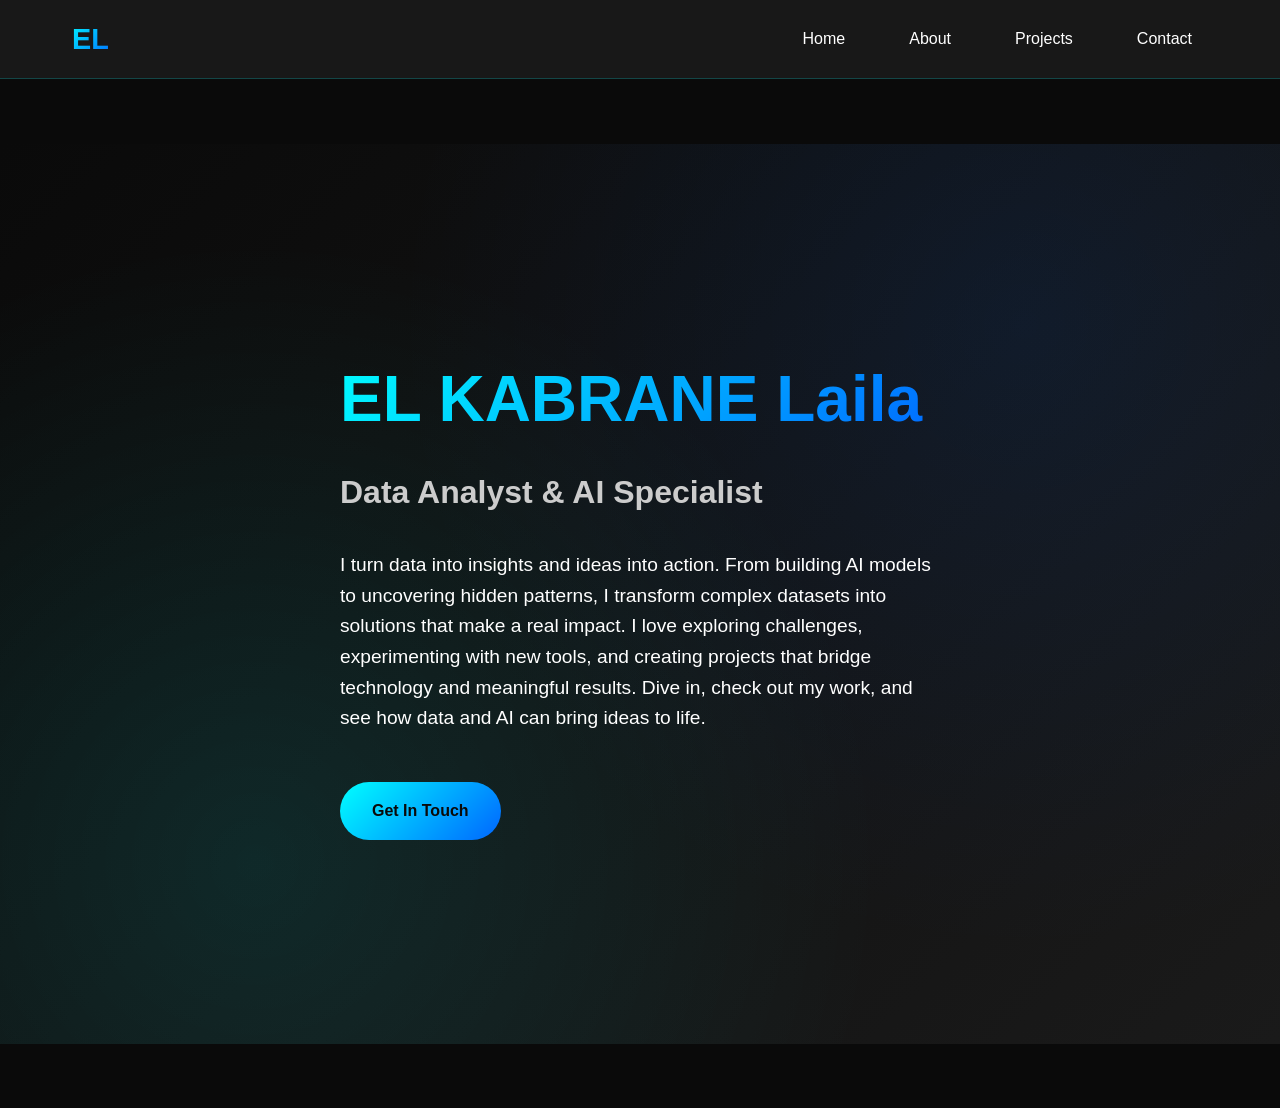
==== index.html @ 71857cbd "Initial portfolio deployment" ====
<!DOCTYPE html>
<html lang="en">
<head>
  <meta charset="UTF-8" />
  <meta name="viewport" content="width=device-width, initial-scale=1.0" />
  <title>EL KABRANE Laila- Portfolio</title>
     <style>
    /* Modal styles */
    .modal {
      display: none;
      position: fixed;
      z-index: 1000;
      left: 0;
      top: 0;
      width: 100%;
      height: 100%;
      overflow: auto;
      background-color: rgba(0, 0, 0, 0.9);
    }
    
    .modal-content {
      background-color: #1a1a2e;
      margin: 2% auto;
      padding: 2.5rem;
      border-radius: 12px;
      max-width: 1200px;
      width: 90%;
      position: relative;
      box-shadow: 0 8px 32px rgba(0, 0, 0, 0.4);
      color: #e6e6e6;
      max-height: 90vh;
      overflow-y: auto;
    }
    
    .close-modal {
      position: absolute;
      top: 1.2rem;
      right: 1.8rem;
      font-size: 2.5rem;
      font-weight: bold;
      color: #ccc;
      cursor: pointer;
      transition: color 0.3s;
      z-index: 1001;
    }
    
    .close-modal:hover {
      color: var(--accent-cyan);
    }
    
    .project-screenshots {
      display: grid;
      grid-template-columns: repeat(auto-fit, minmax(300px, 1fr));
      gap: 1.5rem;
      margin: 2rem 0;
    }
    
    .screenshot {
      border-radius: 8px;
      overflow: hidden;
      box-shadow: 0 6px 16px rgba(0, 0, 0, 0.3);
      cursor: pointer;
      transition: transform 0.3s, box-shadow 0.3s;
    }
    
    .screenshot:hover {
      transform: translateY(-5px);
      box-shadow: 0 12px 20px rgba(0, 0, 0, 0.4);
    }
    
    .screenshot img {
      width: 100%;
      height: 200px;
      object-fit: cover;
      display: block;
    }
    
    .screenshot p {
      padding: 1rem;
      background: #16213e;
      margin: 0;
      font-size: 0.9rem;
      text-align: center;
    }
    
    .project-details {
      margin-top: 2.5rem;
    }
    
    .feature-list {
      margin: 1.5rem 0;
      padding-left: 1.8rem;
      columns: 2;
      column-gap: 2rem;
    }
    
    .feature-list li {
      margin-bottom: 0.8rem;
      break-inside: avoid;
    }
    
    h2 {
      color: var(--reddit-blue);
      font-size: 2.2rem;
      margin-bottom: 0.5rem;
    }
    
    h3 {
      color: var(--reddit-blue);
      margin-top: 2rem;
      font-size: 1.5rem;
      
      padding-bottom: 0.5rem;
    }
    
    /* Lightbox styles */
    .lightbox {
      display: none;
      position: fixed;
      z-index: 2000;
      left: 0;
      top: 0;
      width: 100%;
      height: 100%;
      background-color: rgba(0, 0, 0, 0.95);
      text-align: center;
    }
    
    .lightbox-content {
      max-width: 90%;
      max-height: 80%;
      margin: 5% auto;
      display: block;
      border-radius: 8px;
      box-shadow: 0 0 25px rgba(0, 200, 200, 0.3);
    }
    
    .close-lightbox {
      position: absolute;
      top: 20px;
      right: 30px;
      color: #f1f1f1;
      font-size: 40px;
      font-weight: bold;
      cursor: pointer;
      transition: color 0.3s;
    }
    
    .close-lightbox:hover {
      color: var(--accent-cyan);
    }
    
    .lightbox-caption {
      color: #fff;
      font-size: 1.2rem;
      margin-top: 1rem;
    }
    
    /* Tech tags in modal */
    .modal-tech-tags {
      display: flex;
      flex-wrap: wrap;
      gap: 0.8rem;
      margin: 1.5rem 0;
    }
    
    .modal-tech-tag {
      background: linear-gradient(135deg, var(--accent-purple), var(--accent-cyan));
      color: white;
      padding: 0.5rem 1rem;
      border-radius: 20px;
      font-size: 0.9rem;
      font-weight: 600;
    }
    
    /* Responsive adjustments */
    @media (max-width: 768px) {
      .modal-content {
        padding: 1.5rem;
        width: 95%;
      }
      
      .project-screenshots {
        
        
  grid-template-columns: 1fr;
  
      }
      
      .feature-list {
        columns: 1;
      }
      
      .lightbox-content {
        max-width: 95%;
        max-height: 70%;
      }
    }
  </style>
  <link rel="stylesheet" href="style1.css" />
</head>

<body>
  <!-- Navigation -->
<nav class="navbar">
  <div class="nav-container">
    <div class="logo">EL</div>
    <div class="nav-right">
      <ul class="nav-menu">
        <li><a href="#home" class="nav-link" onclick="showPage('home')" data-key="nav.home">Home</a></li>
        <li><a href="#about" class="nav-link" onclick="showPage('about')" data-key="nav.about">About</a></li>
        <li class="dropdown">
          <a class="nav-link" data-key="nav.projects">Projects</a>
          <ul class="dropdown-content">
            <li><a href="#university" onclick="showPage('university')" data-key="nav.university">University</a></li>
            <li><a href="#personal" onclick="showPage('personal')" data-key="nav.personal">Personal</a></li>
            <li><a href="#work" onclick="showPage('work')" data-key="nav.work">Work</a></li>
          </ul>
        </li>
        <li><a href="#contact" class="nav-link" onclick="showPage('contact')" data-key="nav.contact">Contact</a></li>
      </ul>
      <!-- <div class="language-selector">
        <button class="lang-btn active" onclick="setLanguage('en')" id="lang-en">EN</button>
        <button class="lang-btn" onclick="setLanguage('fr')" id="lang-fr">FR</button>
      </div> -->
    </div>
  </div>
</nav>

  <!-- Main Content -->
  <main class="main-content">
    <div id="home" class="page active">
      <section class="hero">
        <div class="container">
          <div class="hero-content">
            <h1>EL KABRANE Laila</h1>
            <h2 data-key="hero.title">Data Analyst & AI Specialist</h2>
<p data-key="hero.description">
I turn data into insights and ideas into action. From building AI models to uncovering hidden patterns, I transform complex datasets into solutions that make a real impact. I love exploring challenges, experimenting with new tools, and creating projects that bridge technology and meaningful results. Dive in, check out my work, and see how data and AI can bring ideas to life.
</p>
            <a href="#contact" class="cta-button" onclick="showPage('contact')" data-key="hero.cta">Get In Touch</a>
          </div>
        </div>
      </section>
    </div>

   <!-- About Page -->
<div id="about" class="page">
  <section class="section">
    <div class="container">
      <h2 class="section-title" data-key="about.title">About Me</h2>
      <p class="section-subtitle" data-key="about.subtitle">Turning data, AI, and code into impactful solutions</p>
      
      <div class="about-grid">
        <div class="about-text">
          <h3 data-key="about.story.title">My Story</h3>
          <p data-key="about.story.text1">I’m a Master’s student specializing in Data Analytics and Artificial Intelligence at Ibn Zohr University. Over the years, I’ve explored software development, web technologies, and AI, building projects that range from real-time object detection and AI painting systems to data-driven energy forecasts and cybersecurity platforms.</p>
          
          <p data-key="about.story.text2">I’m passionate about transforming raw data into meaningful insights and creating solutions that combine technical depth with practical impact. Every project I tackle is a chance to innovate and learn.</p>
        </div>
        
        <div class="about-text">
          <h3 data-key="about.what.title">What I Do</h3>
          <p data-key="about.what.text1">I specialize in AI/ML, data analytics, and full-stack development. I work with Python, Java, JavaScript, and modern web frameworks to design interactive applications, analyze complex datasets, and deploy scalable solutions.</p>
          
          <p data-key="about.what.text2">Beyond coding, I enjoy experimenting with emerging technologies, creating innovative projects, and contributing to the tech community by sharing knowledge and ideas.</p>
        </div>
      </div>

      <div class="skills-grid">
        <div class="skill-card">
          <h4 data-key="skills.frontend.title">Frontend Development</h4>
          <p data-key="skills.frontend.tech">HTML, CSS, JavaScript, React, Tailwind, Streamlit, Pygame</p>
        </div>
        
        <div class="skill-card">
          <h4 data-key="skills.backend.title">Backend & Databases</h4>
          <p data-key="skills.backend.tech">Python, Java, PHP, MySQL, PostgreSQL, SQLite, Supabase</p>
        </div>
        
        <div class="skill-card">
          <h4 data-key="skills.cloud.title">Cloud & Deployment</h4>
          <p data-key="skills.cloud.tech">Docker, Cloudflare Workers, Firebase, Hugging Face Spaces, Serverless Architecture</p>
        </div>
        
        <div class="skill-card">
          <h4 data-key="skills.emerging.title">AI & Data Analytics</h4>
          <p data-key="skills.emerging.tech">Machine Learning, Deep Learning, NLP, Computer Vision, Time Series Forecasting, Data Visualization (Matplotlib, Seaborn, Altair)</p>
        </div>
      </div>
    </div>
  </section>
</div>


    <!-- University Projects Page -->
    <div id="university" class="page">
      <section class="section">
        <div class="container">
          <h2 class="section-title" data-key="university.title">University Projects</h2>
          <p class="section-subtitle" data-key="university.subtitle">Academic excellence meets practical application</p>
          
          <div class="projects-grid">
            <div class="project-card">
              <div class="project-image">
                <img src="projects/cyberMentor/images/logo.png" alt="Project Image" />
              </div>
              <div class="project-content">
                <h3 class="project-title" data-key="university.project1.title">CyberMentor – AI-Powered Cyber Attack Analysis & Defense Assistant</h3>
                <p class="project-description" data-key="university.project1.description">CyberMentor is an AI-powered system designed to detect and classify cyber attacks
  and provide automated defense recommendations. The project uses NLP and large
  language models to analyze security-related data and assist in improving
  cybersecurity decision-making.</p>
                <div class="project-tech">
                 <span class="tech-tag">Python</span>
                 <span class="tech-tag">NLP</span>
                 <span class="tech-tag">LLM</span>
                 <span class="tech-tag">RAG</span>
                 <span class="tech-tag">Cybersecurity</span>
                 <span class="tech-tag">Machine Learning</span>
                 <span class="tech-tag">Vector Database</span>
                </div>
                <div class="project-links">
                  
                  <a href="#"
   class="project-link"
   onclick="openProject('projects/cyberMentor/details.html'); return false;">
   View Details →
</a>
                </div>
              </div>
            </div>
            
            <div class="project-card">
              <div class="project-image">
                <img src="projects/elect/images/logo.png" alt="Project Image" />
              </div>
              <div class="project-content">
                <h3 class="project-title" data-key="university.project2.title"> PredictEnergy-MA – Electricity Consumption Forecasting in Morocco</h3>
                <p class="project-description" data-key="university.project2.description">PredictEnergy-MA is a Big Data and AI project focused on forecasting electricity
    consumption in Morocco using historical energy and climate data processed through
    a Hadoop-based data pipeline.</p>
                <div class="project-tech">
    <span class="tech-tag">Python</span>
    <span class="tech-tag">Hadoop</span>
    <span class="tech-tag">HDFS</span>
    <span class="tech-tag">ETL</span>
    <span class="tech-tag">PySpark</span>
    <span class="tech-tag">Big Data</span>
    <span class="tech-tag">AI</span>
  </div>

                <div class="project-links">
                  
                  <a href="#"
   class="project-link"
   onclick="openProject('projects/elect/detaiils.html'); return false;">
   View Details →
</a>
                </div>
              </div>
            </div>
            
            <div class="project-card">
              <div class="project-image">
                <img src="projects/esp/images/logo.png" alt="Project Image" />
              </div>
              <div class="project-content">
                <h3 class="project-title" data-key="university.project3.title">IoT Home Security System</h3>
                <p class="project-description" data-key="university.project3.description">A smart home security system combining IoT sensors with a serverless cloud
    backend. The system monitors environmental hazards, controls access securely,
    and provides a real-time admin dashboard for monitoring and alerts.</p>
                <div class="project-tech">
    <span class="tech-tag">ESP32</span>
    <span class="tech-tag">IoT</span>
    <span class="tech-tag">Cloud</span>
    <span class="tech-tag">Cloudflare Workers</span>
    <span class="tech-tag">Supabase</span>
    <span class="tech-tag">Firebase</span>
    <span class="tech-tag">React.js</span>
    <span class="tech-tag">Tailwind CSS</span>
  </div>

                <div class="project-links">
                  
                  <a href="#"
   class="project-link"
   onclick="openProject('projects/esp/details.html'); return false;">
   View Details →
</a>
                </div>
              </div>
            </div>
            <div class="project-card">
              <div class="project-image">
                <img src="projects/paint/images/logo.png" alt="Project Image" />
              </div>

<div class="project-content">
  <h3 class="project-title">
    AI Painter – Gesture-Based Virtual Painting
  </h3>

  <p class="project-description">
    AI Painter is an interactive virtual painting system that allows users to draw
    on a digital canvas using hand gestures. Leveraging computer vision with
    OpenCV and MediaPipe, the system tracks hand movements in real time, supports
    tool selection via gestures, and enables an intuitive, hands-free creative experience.
  </p>

  <div class="project-tech">
    <span class="tech-tag">Python</span>
    <span class="tech-tag">OpenCV</span>
    <span class="tech-tag">MediaPipe</span>
    <span class="tech-tag">Computer Vision</span>
    <span class="tech-tag">Gesture Recognition</span>
  </div>

  <div class="project-links">
    
     <a href="#"
   class="project-link"
   onclick="openProject('projects/paint/details.html'); return false;">
   View Details →
</a>
  </div>
</div>
</div>

          </div>
        </div>
      </section>
    </div>

    <!-- Personal Projects Page -->
    <div id="personal" class="page">
      <section class="section">
        <div class="container">
          <h2 class="section-title" data-key="personal.title">Personal Projects</h2>
          <p class="section-subtitle" data-key="personal.subtitle">Passion projects that showcase creativity and innovation</p>
          
          <div class="projects-grid">
            <!-- Reddit Sentiment Intelligence Platform -->
            <div class="project-card">
              <div class="project-image">
                <img src="projects/reddit-sentiment/images/logo1.png" alt="Project Image" />
              </div>
              <div class="project-content">
                <h3 class="project-title">Reddit Sentiment Intelligence</h3>
                <p class="project-description">A comprehensive platform for analyzing sentiment trends across Reddit communities, tracking public opinion on various topics in real-time.</p>
                <div class="project-tech">
                  <span class="tech-tag">Python</span>
                  <span class="tech-tag">NLP</span>
                  <span class="tech-tag">Reddit API</span>
                  <span class="tech-tag">Data Visualization</span>
                </div>
                <div class="project-links">
                  <a href="#"
   class="project-link"
   onclick="openProject('projects/reddit-sentiment/details.html'); return false;">
   View Details →
</a>

                  
                </div>
              </div>
            </div>
            
            
            
            
            
            
          </div>
        </div>
      </section>
    </div>

    <!-- Work Projects Page -->
    <div id="work" class="page">
      <section class="section">
        <div class="container">
          <h2 class="section-title" data-key="work.title">Work Projects</h2>
          <p class="section-subtitle" data-key="work.subtitle">Professional solutions delivering real business value</p>
          
          <div class="projects-grid">
            <div class="project-card">
             <div class="project-image">
                <img src="projects/linkedin/images/logo.png" alt="Project Image" />
              </div>

<div class="project-content">
  <h3 class="project-title">
    JobMarket – LinkedIn Professional Profiles Analysis
  </h3>

  <p class="project-description">
    JobMarket is a data engineering and analysis project focused on extracting trends
    and insights from professional profiles on LinkedIn in the maintenance and
    reliability sector. The system processes profile data, segments the market, and
    generates actionable insights using data analysis and machine learning techniques.
  </p>

  <div class="project-tech">
    <span class="tech-tag">Python</span>
    <span class="tech-tag">Data Engineering</span>
    <span class="tech-tag">Data Analysis</span>
    <span class="tech-tag">Machine Learning</span>
    <span class="tech-tag">Apify</span>
  </div>

  <div class="project-links">
    
    <a href="#"
   class="project-link"
   onclick="openProject('projects/linkedin/details1.html'); return false;">
   View Details →
</a>
  </div>
</div>

            </div>
            
            
            
            
          
          </div>
        </div>
      </section>
    </div>

    <!-- Contact Page -->
    <!-- Contact Page -->
<div id="contact" class="page">
  <section class="section">
    <div class="container">
      <h2 class="section-title" data-key="contact.title">Get In Touch</h2>
      <p class="section-subtitle" data-key="contact.subtitle">Let's connect and create something impactful</p>
      
      <div class="contact-grid">
        <div class="contact-info">
          <h3 style="color: var(--accent-cyan); margin-bottom: 2rem;" data-key="contact.info.title">Contact Information</h3>
          
          <div class="contact-item">
            <h4 data-key="contact.info.email">Email</h4>
            <p>lailaelkabrane@gmail.com</p>
          </div>
          
          <div class="contact-item">
            <h4 data-key="contact.info.phone">Phone</h4>
            <p>+212 6 15 99 72 91</p>
          </div>
          
          <div class="contact-item">
            <h4 data-key="contact.info.location">Location</h4>
            <p>Agadir, Morocco</p>
          </div>
          
          <div class="contact-item">
            <h4>LinkedIn</h4>
            <p>linkedin.com/in/lailaelkabrane</p>
          </div>
          
          <div class="contact-item">
            <h4>GitHub</h4>
            <p>github.com/lailaelkabrane</p>
          </div>
          
          <div class="contact-item">
            <h4 data-key="contact.info.response_time">Response Time</h4>
            <p data-key="contact.info.response_text">Usually within 24 hours</p>
          </div>
        </div>
        <div class="contact-placeholder">
  <p>          </p>
  <p>          </p>
  <p>          </p>
  <p>          </p>
  <p>          </p>
  <p>          </p>
  <img src="contact-us.webp" alt="Contact illustration" style="width:100%;max-width:800px;">
  <p class="section-subtitle" >    Feel free to reach out via email, LinkedIn, or GitHub!</p>
</div>

      </div>
    </div>
  </section>
</div>

  </main> 
  <div id="project-modal" class="modal">
  <div class="modal-content" id="modal-body">
    <span class="close-modal" onclick="closeModal('project-modal')">&times;</span>
    <!-- Project content will be injected here -->
  </div>
</div>

  <!-- Lightbox for images -->
  <div id="lightbox" class="lightbox">
    <span class="close-lightbox" onclick="closeLightbox()">&times;</span>
    <img class="lightbox-content" id="lightbox-img">
    <div id="lightbox-caption" class="lightbox-caption"></div>
  </div>
        
        
 

                       

  

    <script src="script.js"></script>
  

</body>
</html>
---- style1.css ----
* {
    margin: 0;
    padding: 0;
    box-sizing: border-box;
}

:root {
    --primary-black: #0a0a0a;
    --secondary-black: #1a1a1a;
    --accent-cyan: #00ffff;
    --accent-blue: #0066ff;
    --white: #ffffff;
    --gray-light: #cccccc;
    --gray-dark: #333333;
    --gradient-tech: linear-gradient(135deg, #00ffff 0%, #0066ff 100%);
    --gradient-dark: linear-gradient(135deg, #0a0a0a 0%, #1a1a1a 100%);
    --bg-dark: #0a0a0a;
    --bg-card: #111111;
    --text-primary: #ffffff;
    --text-secondary: #cccccc;
    --accent-purple: #8b5cf6;
    --accent-pink: #ec4899;
    --reddit-orange: #FF4500;
    --reddit-blue: #0079D3;
    --trend_color: #FFC107;

}
.project-image img {
  width: 100%;       /* makes image scale to card width */
  height: auto;      /* keeps aspect ratio */
  object-fit: cover; /* crops nicely if needed */
  border-radius: 10px; /* optional: rounded corners */
  max-width: 250px;  /* controls max width */
  margin: 0 auto;    /* centers image */
  display: block;
}

body {
    font-family: 'Segoe UI', Tahoma, Geneva, Verdana, sans-serif;
    background: var(--primary-black);
    color: var(--white);
    line-height: 1.6;
    overflow-x: hidden;
}

/* Navigation */
.navbar {
    position: fixed;
    top: 0;
    width: 100%;
    background: rgba(26, 26, 26, 0.95);
    backdrop-filter: blur(10px);
    z-index: 1000;
    padding: 1rem 0;
    border-bottom: 1px solid rgba(0, 255, 255, 0.2);
}

.nav-container {
    max-width: 1200px;
    margin: 0 auto;
    display: flex;
    justify-content: space-between;
    align-items: center;
    padding: 0 2rem;
}

.logo {
    font-size: 1.8rem;
    font-weight: bold;
    background: var(--gradient-tech);
    -webkit-background-clip: text;
    -webkit-text-fill-color: transparent;
    background-clip: text;
}

/* Create a flex container for nav-menu and language selector */
.nav-right {
    display: flex;
    align-items: center;
    gap: 2rem;
}

.nav-menu {
    display: flex;
    list-style: none;
    gap: 2rem;
    margin: 0;
}

.nav-menu li {
    position: relative;
}

.nav-link {
    color: var(--white);
    text-decoration: none;
    font-weight: 500;
    transition: all 0.3s ease;
    position: relative;
    padding: 0.5rem 1rem;
    display: block;
}

.nav-link:hover {
    color: var(--accent-cyan);
    transform: translateY(-2px);
}

.nav-link::after {
    content: '';
    position: absolute;
    bottom: -5px;
    left: 50%;
    width: 0;
    height: 2px;
    background: var(--gradient-tech);
    transition: all 0.3s ease;
    transform: translateX(-50%);
}

.nav-link:hover::after {
    width: 100%;
}

/* Language Selector */
.language-selector {
    display: flex;
    gap: 0.5rem;
    margin: 0;
}

.lang-btn {
    padding: 0.5rem 0.7rem;
    background: transparent;
    border: 1px solid var(--accent-cyan);
    color: var(--accent-cyan);
    border-radius: 20px;
    cursor: pointer;
    transition: all 0.3s ease;
    font-size: 0.9rem;
    min-width: auto;
    line-height: 1;
}

.lang-btn.active {
    background: var(--accent-cyan);
    color: var(--primary-black);
}

.lang-btn:hover {
    background: var(--accent-cyan);
    color: var(--primary-black);
}

/* Dropdown styling */
.dropdown {
    position: relative;
}

.dropdown-content {
    display: none;
    position: absolute;
    top: 100%;
    left: 0;
    background: linear-gradient(145deg, #2d3748, #4a5568);
    min-width: 200px;
    border-radius: 12px;
    box-shadow: 0 15px 35px rgba(0, 0, 0, 0.3), 0 5px 15px rgba(0, 0, 0, 0.2);
    z-index: 1000;
    list-style: none;
    padding: 8px 0;
    margin: 0;
    margin-top: 5px;
    opacity: 0;
    transform: translateY(-10px);
    transition: all 0.3s cubic-bezier(0.68, -0.55, 0.265, 1.55);
    border: 1px solid rgba(255, 255, 255, 0.1);
    backdrop-filter: blur(10px);
}

/* Add invisible bridge to prevent dropdown from disappearing */
.dropdown-content::after {
    content: '';
    position: absolute;
    top: -10px;
    left: 0;
    right: 0;
    height: 10px;
    background: transparent;
}

.dropdown-content::before {
    content: '';
    position: absolute;
    top: -8px;
    left: 20px;
    width: 0;
    height: 0;
    border-left: 8px solid transparent;
    border-right: 8px solid transparent;
    border-bottom: 8px solid #2d3748;
}

/* Remove underline for dropdown parent */
.dropdown > .nav-link::after {
    display: none !important;
}

.dropdown-content li {
    width: 100%;
    margin: 4px 0;
}

.dropdown-content a {
    color: #e2e8f0;
    padding: 12px 20px;
    text-decoration: none;
    display: block;
    transition: all 0.3s ease;
    border-radius: 8px;
    margin: 0 8px;
    position: relative;
    font-weight: 400;
    backdrop-filter: blur(5px);
}

.dropdown-content a::before {
    content: '';
    position: absolute;
    left: 0;
    top: 50%;
    transform: translateY(-50%);
    width: 3px;
    height: 0;
    background: linear-gradient(135deg, #667eea, #764ba2);
    border-radius: 2px;
    transition: height 0.3s ease;
}

.dropdown-content a:hover {
    background: linear-gradient(135deg, rgba(102, 126, 234, 0.2), rgba(118, 75, 162, 0.2));
    color: white;
    transform: translateX(8px);
    box-shadow: 0 5px 15px rgba(102, 126, 234, 0.3);
}

.dropdown-content a:hover::before {
    height: 20px;
}

/* Show dropdown on hover with animation */
.dropdown:hover .dropdown-content {
    display: block;
    opacity: 1;
    transform: translateY(0);
}

/* Main Content */
.main-content {
    margin-top: 80px;
    min-height: 100vh;
}

.page {
    display: none;
    padding: 4rem 0;
}

.page.active {
    display: block;
}

.container {
    max-width: 1200px;
    margin: 0 auto;
    padding: 0 2rem;
}

/* Hero Section */
.hero {
    background: var(--gradient-dark);
    min-height: 100vh;
    display: flex;
    align-items: center;
    position: relative;
    overflow: hidden;
}

.hero::before {
    content: '';
    position: absolute;
    top: 0;
    left: 0;
    right: 0;
    bottom: 0;
    background: 
        radial-gradient(circle at 20% 80%, rgba(0, 255, 255, 0.1) 0%, transparent 50%),
        radial-gradient(circle at 80% 20%, rgba(0, 102, 255, 0.1) 0%, transparent 50%);
    z-index: 1;
}

.hero-content {
    position: relative;
    z-index: 2;
}

.hero h1 {
    font-size: 4rem;
    margin-bottom: 1rem;
    background: var(--gradient-tech);
    -webkit-background-clip: text;
    -webkit-text-fill-color: transparent;
    background-clip: text;
    animation: fadeInUp 1s ease;
}

.hero h2 {
    font-size: 2rem;
    color: var(--gray-light);
    margin-bottom: 2rem;
    animation: fadeInUp 1s ease 0.2s both;
}

.hero p {
    font-size: 1.2rem;
    max-width: 600px;
    margin-bottom: 3rem;
    animation: fadeInUp 1s ease 0.4s both;
}

.cta-button {
    display: inline-block;
    background: var(--gradient-tech);
    color: var(--primary-black);
    padding: 1rem 2rem;
    text-decoration: none;
    font-weight: bold;
    border-radius: 50px;
    transition: all 0.3s ease;
    animation: fadeInUp 1s ease 0.6s both;
}

.cta-button:hover {
    transform: translateY(-3px);
    box-shadow: 0 10px 30px rgba(0, 255, 255, 0.3);
}

/* Section Styles */
.section {
    padding: 4rem 0;
}

.section-title {
    font-size: 3rem;
    margin-bottom: 3rem;
    text-align: center;
    background: var(--gradient-tech);
    -webkit-background-clip: text;
    -webkit-text-fill-color: transparent;
    background-clip: text;
}

.section-subtitle {
    font-size: 1.5rem;
    color: var(--gray-light);
    text-align: center;
    margin-bottom: 4rem;
}

/* About Section */
.about-grid {
    display: grid;
    grid-template-columns: 1fr 1fr;
    gap: 4rem;
    align-items: center;
    margin-bottom: 4rem;
}

.about-text {
    font-size: 1.1rem;
    line-height: 1.8;
}

.about-text h3 {
    color: var(--accent-cyan);
    margin-bottom: 1rem;
}

.skills-grid {
    display: grid;
    grid-template-columns: repeat(auto-fit, minmax(250px, 1fr));
    gap: 2rem;
    margin-top: 3rem;
}

.skill-card {
    background: var(--secondary-black);
    padding: 2rem;
    border-radius: 15px;
    border: 1px solid rgba(0, 255, 255, 0.2);
    transition: all 0.3s ease;
}

.skill-card:hover {
    transform: translateY(-5px);
    border-color: var(--accent-cyan);
    box-shadow: 0 10px 30px rgba(0, 255, 255, 0.2);
}

.skill-card h4 {
    color: var(--accent-cyan);
    margin-bottom: 1rem;
}

/* Projects Grid */
.projects-grid {
    display: grid;
    /* This ensures cards are ALWAYS 400px wide */
    grid-template-columns: repeat(auto-fit, 500px); 
    gap: 3rem;
    margin-top: 3rem;
    justify-content: center;
}


.project-card {
    background: var(--secondary-black);
    border-radius: 15px;
    overflow: hidden;
    border: 1px solid  rgba(0, 255, 255, 0.2);
    transition: all 0.3s ease;
}

.project-card:hover {
    transform: translateY(-10px);
    box-shadow: 0 20px 40px rgba(0, 255, 255, 0.3);
}

.project-image {
    width: 100%;
    height: 200px;
    background: var(--gradient-tech);
    display: flex;
    align-items: center;
    justify-content: center;
    font-size: 3rem;
    color: var(--primary-black);
}

.project-content {
    padding: 2rem;
}

.project-title {
    font-size: 1.5rem;
    margin-bottom: 1rem;
    color: var(--accent-cyan);
}

.project-description {
    margin-bottom: 1rem;
    color: var(--gray-light);
}

.project-tech {
    display: flex;
    flex-wrap: wrap;
    gap: 0.5rem;
    margin-bottom: 1.5rem;
}

.tech-tag {
    background: rgba(0, 255, 255, 0.1);
    color: var(--accent-cyan);
    padding: 0.3rem 0.8rem;
    border-radius: 20px;
    font-size: 0.8rem;
    border: 1px solid rgba(0, 255, 255, 0.3);
}

.project-links {
    display: flex;
    gap: 1rem;
}

.project-link {
    color: var(--accent-cyan);
    text-decoration: none;
    font-weight: 500;
    transition: all 0.3s ease;
}

.project-link:hover {
    color: var(--white);
    transform: translateX(5px);
}

/* Contact Section */
.contact-grid {
    display: grid;
    grid-template-columns: 1fr 1fr;
    gap: 4rem;
    margin-top: 3rem;
}

.contact-info {
    background: var(--secondary-black);
    padding: 3rem;
    border-radius: 15px;
    border: 1px solid rgba(0, 255, 255, 0.2);
}

.contact-item {
    margin-bottom: 2rem;
}

.contact-item h4 {
    color: var(--accent-cyan);
    margin-bottom: 0.5rem;
}

.contact-form {
    background: var(--secondary-black);
    padding: 3rem;
    border-radius: 15px;
    border: 1px solid rgba(0, 255, 255, 0.2);
}

.form-group {
    margin-bottom: 2rem;
}

.form-group label {
    display: block;
    margin-bottom: 0.5rem;
    color: var(--accent-cyan);
}

.form-group input,
.form-group textarea {
    width: 100%;
    padding: 1rem;
    background: var(--primary-black);
    border: 1px solid rgba(0, 255, 255, 0.3);
    border-radius: 8px;
    color: var(--white);
    font-size: 1rem;
    transition: all 0.3s ease;
}

.form-group input:focus,
.form-group textarea:focus {
    outline: none;
    border-color: var(--accent-cyan);
    box-shadow: 0 0 10px rgba(0, 255, 255, 0.3);
}

.submit-btn {
    background: var(--gradient-tech);
    color: var(--primary-black);
    padding: 1rem 2rem;
    border: none;
    border-radius: 50px;
    font-weight: bold;
    cursor: pointer;
    transition: all 0.3s ease;
}

.submit-btn:hover {
    transform: translateY(-3px);
    box-shadow: 0 10px 30px rgba(0, 255, 255, 0.3);
}

/* Animations */
@keyframes fadeInUp {
    from {
        opacity: 0;
        transform: translateY(50px);
    }
    to {
        opacity: 1;
        transform: translateY(0);
    }
}

.animate-on-scroll {
    opacity: 0;
    transform: translateY(30px);
    transition: all 0.6s ease;
}

.animate-on-scroll.visible {
    opacity: 1;
    transform: translateY(0);
}

/* Responsive Design */
@media (max-width: 768px) {
    .nav-menu {
        display: none;
    }
    
    .hero h1 {
        font-size: 2.5rem;
    }
    
    .hero h2 {
        font-size: 1.5rem;
    }
    
    .about-grid,
    .contact-grid {
        grid-template-columns: 1fr;
    }
    
    .projects-grid {
        grid-template-columns: 1fr;
    }
    
    .container {
        padding: 0 1rem;
    }
}
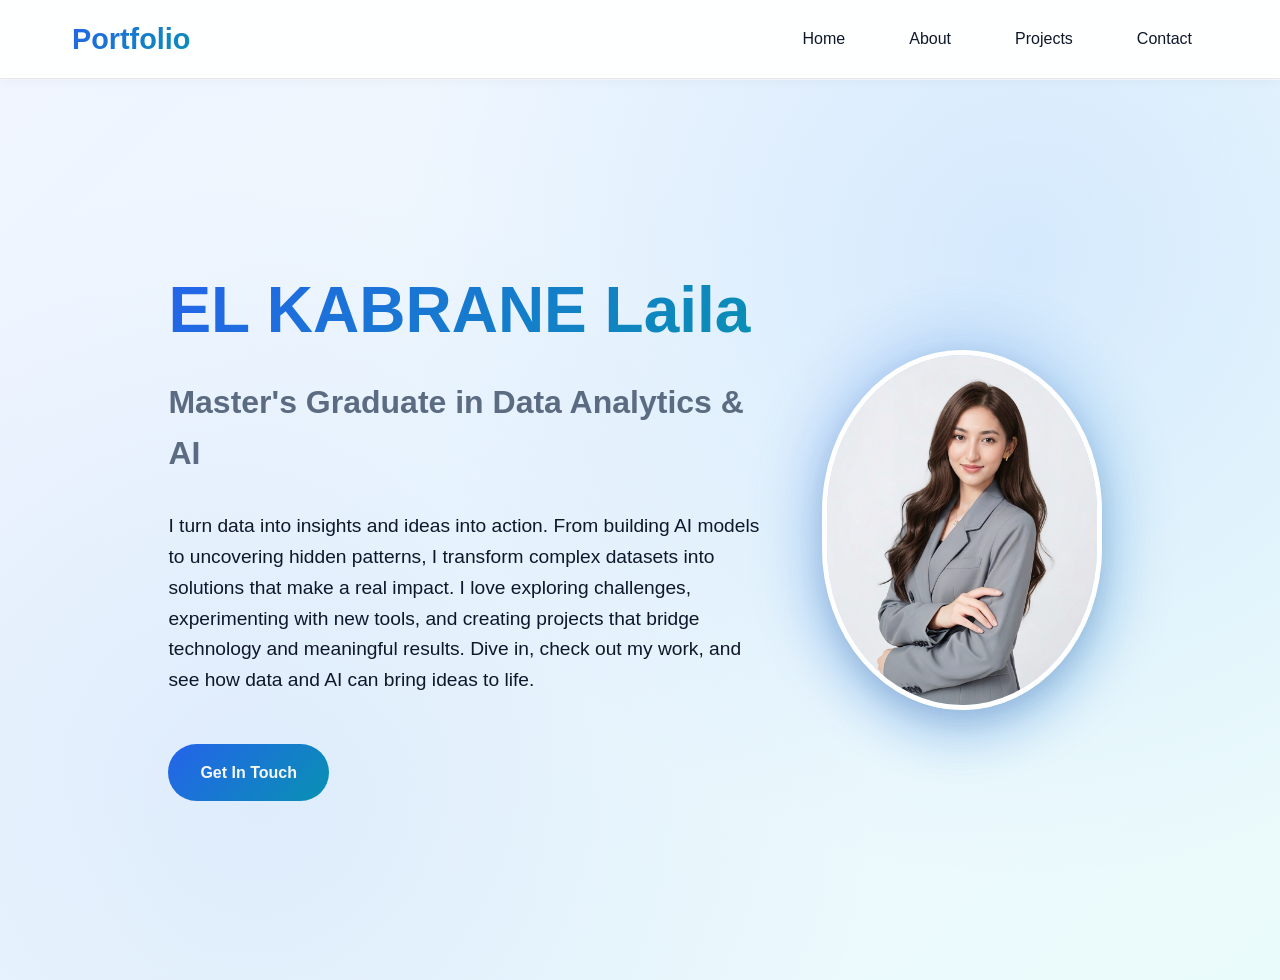
==== commit 93c02db0: "Portfolio updated" ====
--- a/index.html
+++ b/index.html
@@ -19,17 +19,18 @@
     }
     
     .modal-content {
-      background-color: #1a1a2e;
+      background-color: #ffffff;
       margin: 2% auto;
       padding: 2.5rem;
       border-radius: 12px;
       max-width: 1200px;
       width: 90%;
       position: relative;
-      box-shadow: 0 8px 32px rgba(0, 0, 0, 0.4);
-      color: #e6e6e6;
+      box-shadow: 0 20px 60px rgba(15, 23, 42, 0.25);
+      color: #1e293b;
       max-height: 90vh;
       overflow-y: auto;
+      border: 1px solid #e3e8f0;
     }
     
     .close-modal {
@@ -38,7 +39,7 @@
       right: 1.8rem;
       font-size: 2.5rem;
       font-weight: bold;
-      color: #ccc;
+      color: #94a3b8;
       cursor: pointer;
       transition: color 0.3s;
       z-index: 1001;
@@ -77,7 +78,32 @@
     
     .screenshot p {
       padding: 1rem;
-      background: #16213e;
+      background: #f1f5f9;
+      color: #334155;
+      margin: 0;
+      font-size: 0.9rem;
+      text-align: center;
+    }
+
+    .project-video {
+      margin: 2rem 0;
+      border-radius: 12px;
+      overflow: hidden;
+      box-shadow: 0 15px 35px rgba(15, 23, 42, 0.15);
+      border: 1px solid #e3e8f0;
+    }
+
+    .project-video video {
+      width: 100%;
+      max-height: 520px;
+      display: block;
+      background: #0f172a;
+    }
+
+    .project-video .video-caption {
+      padding: 0.9rem 1rem;
+      background: #f1f5f9;
+      color: #334155;
       margin: 0;
       font-size: 0.9rem;
       text-align: center;
@@ -204,20 +230,20 @@
   <!-- Navigation -->
 <nav class="navbar">
   <div class="nav-container">
-    <div class="logo">EL</div>
+    <div class="logo">Portfolio</div>
     <div class="nav-right">
       <ul class="nav-menu">
-        <li><a href="#home" class="nav-link" onclick="showPage('home')" data-key="nav.home">Home</a></li>
-        <li><a href="#about" class="nav-link" onclick="showPage('about')" data-key="nav.about">About</a></li>
+        <li><a href="#home" class="nav-link" onclick="showPage('home'); return false;" data-key="nav.home">Home</a></li>
+        <li><a href="#about" class="nav-link" onclick="showPage('about'); return false;" data-key="nav.about">About</a></li>
         <li class="dropdown">
           <a class="nav-link" data-key="nav.projects">Projects</a>
           <ul class="dropdown-content">
-            <li><a href="#university" onclick="showPage('university')" data-key="nav.university">University</a></li>
-            <li><a href="#personal" onclick="showPage('personal')" data-key="nav.personal">Personal</a></li>
-            <li><a href="#work" onclick="showPage('work')" data-key="nav.work">Work</a></li>
+            <li><a href="#university" onclick="showPage('university'); return false;" data-key="nav.university">University</a></li>
+            <li><a href="#personal" onclick="showPage('personal'); return false;" data-key="nav.personal">Personal</a></li>
+            <li><a href="#work" onclick="showPage('work'); return false;" data-key="nav.work">Work</a></li>
           </ul>
         </li>
-        <li><a href="#contact" class="nav-link" onclick="showPage('contact')" data-key="nav.contact">Contact</a></li>
+        <li><a href="#contact" class="nav-link" onclick="showPage('contact'); return false;" data-key="nav.contact">Contact</a></li>
       </ul>
       <!-- <div class="language-selector">
         <button class="lang-btn active" onclick="setLanguage('en')" id="lang-en">EN</button>
@@ -233,12 +259,18 @@
       <section class="hero">
         <div class="container">
           <div class="hero-content">
-            <h1>EL KABRANE Laila</h1>
-            <h2 data-key="hero.title">Data Analyst & AI Specialist</h2>
+            <div class="hero-text">
+              <h1>EL KABRANE Laila</h1>
+              <h2 data-key="hero.title">Master's Graduate in Data Analytics & AI</h2>
 <p data-key="hero.description">
 I turn data into insights and ideas into action. From building AI models to uncovering hidden patterns, I transform complex datasets into solutions that make a real impact. I love exploring challenges, experimenting with new tools, and creating projects that bridge technology and meaningful results. Dive in, check out my work, and see how data and AI can bring ideas to life.
 </p>
-            <a href="#contact" class="cta-button" onclick="showPage('contact')" data-key="hero.cta">Get In Touch</a>
+              <a href="#contact" class="cta-button" onclick="showPage('contact'); return false;" data-key="hero.cta">Get In Touch</a>
+            </div>
+            <div class="hero-image">
+              <div class="hero-photo-blob"></div>
+              <img src="images/laila-photo.jpg" alt="Laila Elkabrane" class="hero-photo" />
+            </div>
           </div>
         </div>
       </section>
@@ -254,7 +286,7 @@
       <div class="about-grid">
         <div class="about-text">
           <h3 data-key="about.story.title">My Story</h3>
-          <p data-key="about.story.text1">I’m a Master’s student specializing in Data Analytics and Artificial Intelligence at Ibn Zohr University. Over the years, I’ve explored software development, web technologies, and AI, building projects that range from real-time object detection and AI painting systems to data-driven energy forecasts and cybersecurity platforms.</p>
+          <p data-key="about.story.text1">I’m a Master’s graduate in Data Analytics and Artificial Intelligence from Ibn Zohr University, where I completed my final year project on an AI-powered LinkedIn growth assistant during an internship at Smartovate. Over the years, I’ve explored software development, web technologies, and AI, building projects that range from real-time object detection and AI painting systems to data-driven energy forecasts and cybersecurity platforms.</p>
           
           <p data-key="about.story.text2">I’m passionate about transforming raw data into meaningful insights and creating solutions that combine technical depth with practical impact. Every project I tackle is a chance to innovate and learn.</p>
         </div>
@@ -303,7 +335,7 @@
           <div class="projects-grid">
             <div class="project-card">
               <div class="project-image">
-                <img src="projects/cyberMentor/images/logo.png" alt="Project Image" />
+                <img src="projects/cyberMentor/images/logoo.png" alt="Project Image" />
               </div>
               <div class="project-content">
                 <h3 class="project-title" data-key="university.project1.title">CyberMentor – AI-Powered Cyber Attack Analysis & Defense Assistant</h3>
@@ -333,7 +365,7 @@
             
             <div class="project-card">
               <div class="project-image">
-                <img src="projects/elect/images/logo.png" alt="Project Image" />
+                <img src="projects/elect/images/logoo.png" alt="Project Image" />
               </div>
               <div class="project-content">
                 <h3 class="project-title" data-key="university.project2.title"> PredictEnergy-MA – Electricity Consumption Forecasting in Morocco</h3>
@@ -363,7 +395,7 @@
             
             <div class="project-card">
               <div class="project-image">
-                <img src="projects/esp/images/logo.png" alt="Project Image" />
+                <img src="projects/esp/images/logoo.png" alt="Project Image" />
               </div>
               <div class="project-content">
                 <h3 class="project-title" data-key="university.project3.title">IoT Home Security System</h3>
@@ -393,7 +425,7 @@
             </div>
             <div class="project-card">
               <div class="project-image">
-                <img src="projects/paint/images/logo.png" alt="Project Image" />
+                <img src="projects/paint/images/logoo.png" alt="Project Image" />
               </div>
 
 <div class="project-content">
@@ -443,7 +475,7 @@
             <!-- Reddit Sentiment Intelligence Platform -->
             <div class="project-card">
               <div class="project-image">
-                <img src="projects/reddit-sentiment/images/logo1.png" alt="Project Image" />
+                <img src="projects/reddit-sentiment/images/logoo.png" alt="Project Image" />
               </div>
               <div class="project-content">
                 <h3 class="project-title">Reddit Sentiment Intelligence</h3>
@@ -486,7 +518,7 @@
           <div class="projects-grid">
             <div class="project-card">
              <div class="project-image">
-                <img src="projects/linkedin/images/logo.png" alt="Project Image" />
+                <img src="projects/linkedin/images/logoo.png" alt="Project Image" />
               </div>
 
 <div class="project-content">
@@ -520,9 +552,76 @@
 </div>
 
             </div>
-            
-            
-            
+
+            <!-- Subul IN - PFE Project -->
+            <div class="project-card">
+              <div class="project-image">
+                <img src="projects/subulin/images/logoo.png" alt="Subul IN Demo" />
+              </div>
+
+<div class="project-content">
+  <h3 class="project-title">
+    Subul IN – AI-Powered LinkedIn Growth Assistant
+  </h3>
+
+  <p class="project-description">
+    My final year project (PFE), built during my internship at Smartovate: an AI-powered Chrome
+    extension that helps professionals grow their LinkedIn presence through AI-generated posts,
+    profile optimization, gap analysis, connection scoring, and a RAG-based chat assistant.
+  </p>
+
+  <div class="project-tech">
+    <span class="tech-tag">Chrome Extension</span>
+    <span class="tech-tag">FastAPI</span>
+    <span class="tech-tag">Azure OpenAI</span>
+    <span class="tech-tag">LangGraph</span>
+    <span class="tech-tag">RAG</span>
+    <span class="tech-tag">NLP</span>
+  </div>
+
+  <div class="project-links">
+    <a href="#"
+   class="project-link"
+   onclick="openProject('projects/subulin/details.html'); return false;">
+   View Details →
+</a>
+  </div>
+</div>
+            </div>
+
+            <!-- CV Booster -->
+            <div class="project-card">
+              <div class="project-image">
+                <img src="projects/cvbooster/images/logoo.png" alt="CV Booster Project" />
+              </div>
+
+<div class="project-content">
+  <h3 class="project-title">
+    CV Booster – AI-Powered CV Optimization
+  </h3>
+
+  <p class="project-description">
+    Built during my internship at Smartovate, alongside Subul IN: a 5-step tool that scores a CV
+    against ATS criteria, auto-enriches it with the user's SUBUL labs and certifications, then
+    boosts it into an ATS-optimized, recruiter-ready document in multiple formats.
+  </p>
+
+  <div class="project-tech">
+    <span class="tech-tag">Python</span>
+    <span class="tech-tag">FastAPI</span>
+    <span class="tech-tag">Azure OpenAI</span>
+    <span class="tech-tag">ATS Scoring</span>
+  </div>
+
+  <div class="project-links">
+    <a href="#"
+   class="project-link"
+   onclick="openProject('projects/cvbooster/details.html'); return false;">
+   View Details →
+</a>
+  </div>
+</div>
+            </div>
             
           
           </div>
--- a/style1.css
+++ b/style1.css
@@ -5,24 +5,28 @@
 }
 
 :root {
-    --primary-black: #0a0a0a;
-    --secondary-black: #1a1a1a;
-    --accent-cyan: #00ffff;
-    --accent-blue: #0066ff;
-    --white: #ffffff;
-    --gray-light: #cccccc;
-    --gray-dark: #333333;
-    --gradient-tech: linear-gradient(135deg, #00ffff 0%, #0066ff 100%);
-    --gradient-dark: linear-gradient(135deg, #0a0a0a 0%, #1a1a1a 100%);
-    --bg-dark: #0a0a0a;
-    --bg-card: #111111;
-    --text-primary: #ffffff;
-    --text-secondary: #cccccc;
-    --accent-purple: #8b5cf6;
-    --accent-pink: #ec4899;
+    /* Bright, professional data/AI palette.
+       Variable names are kept for compatibility with existing rules,
+       but values below define a light theme (navy/blue/teal on white). */
+    --primary-black: #f6f8fb;      /* page background (light) */
+    --secondary-black: #ffffff;    /* card / navbar background (white) */
+    --accent-cyan: #0891b2;        /* teal accent */
+    --accent-blue: #2563eb;        /* primary blue accent */
+    --white: #0f172a;              /* primary text (dark navy) */
+    --gray-light: #5b6b82;         /* secondary / muted text */
+    --gray-dark: #1e293b;
+    --border-soft: #e3e8f0;
+    --gradient-tech: linear-gradient(135deg, #2563eb 0%, #0891b2 100%);
+    --gradient-dark: linear-gradient(135deg, #f0f5ff 0%, #eafbfb 100%);
+    --bg-dark: #f6f8fb;
+    --bg-card: #ffffff;
+    --text-primary: #0f172a;
+    --text-secondary: #5b6b82;
+    --accent-purple: #6d28d9;
+    --accent-pink: #db2777;
     --reddit-orange: #FF4500;
-    --reddit-blue: #0079D3;
-    --trend_color: #FFC107;
+    --reddit-blue: #1d4ed8;
+    --trend_color: #d97706;
 
 }
 .project-image img {
@@ -48,11 +52,12 @@
     position: fixed;
     top: 0;
     width: 100%;
-    background: rgba(26, 26, 26, 0.95);
+    background: rgba(255, 255, 255, 0.9);
     backdrop-filter: blur(10px);
     z-index: 1000;
     padding: 1rem 0;
-    border-bottom: 1px solid rgba(0, 255, 255, 0.2);
+    border-bottom: 1px solid var(--border-soft);
+    box-shadow: 0 2px 12px rgba(15, 23, 42, 0.04);
 }
 
 .nav-container {
@@ -162,10 +167,10 @@
     position: absolute;
     top: 100%;
     left: 0;
-    background: linear-gradient(145deg, #2d3748, #4a5568);
+    background: #ffffff;
     min-width: 200px;
     border-radius: 12px;
-    box-shadow: 0 15px 35px rgba(0, 0, 0, 0.3), 0 5px 15px rgba(0, 0, 0, 0.2);
+    box-shadow: 0 15px 35px rgba(15, 23, 42, 0.12), 0 5px 15px rgba(15, 23, 42, 0.06);
     z-index: 1000;
     list-style: none;
     padding: 8px 0;
@@ -174,7 +179,7 @@
     opacity: 0;
     transform: translateY(-10px);
     transition: all 0.3s cubic-bezier(0.68, -0.55, 0.265, 1.55);
-    border: 1px solid rgba(255, 255, 255, 0.1);
+    border: 1px solid var(--border-soft);
     backdrop-filter: blur(10px);
 }
 
@@ -198,7 +203,7 @@
     height: 0;
     border-left: 8px solid transparent;
     border-right: 8px solid transparent;
-    border-bottom: 8px solid #2d3748;
+    border-bottom: 8px solid #ffffff;
 }
 
 /* Remove underline for dropdown parent */
@@ -212,7 +217,7 @@
 }
 
 .dropdown-content a {
-    color: #e2e8f0;
+    color: var(--text-primary);
     padding: 12px 20px;
     text-decoration: none;
     display: block;
@@ -232,16 +237,16 @@
     transform: translateY(-50%);
     width: 3px;
     height: 0;
-    background: linear-gradient(135deg, #667eea, #764ba2);
+    background: var(--gradient-tech);
     border-radius: 2px;
     transition: height 0.3s ease;
 }
 
 .dropdown-content a:hover {
-    background: linear-gradient(135deg, rgba(102, 126, 234, 0.2), rgba(118, 75, 162, 0.2));
-    color: white;
+    background: linear-gradient(135deg, rgba(37, 99, 235, 0.08), rgba(8, 145, 178, 0.08));
+    color: var(--accent-blue);
     transform: translateX(8px);
-    box-shadow: 0 5px 15px rgba(102, 126, 234, 0.3);
+    box-shadow: 0 5px 15px rgba(37, 99, 235, 0.12);
 }
 
 .dropdown-content a:hover::before {
@@ -268,6 +273,10 @@
 
 .page.active {
     display: block;
+}
+
+#home.page {
+    padding: 0;
 }
 
 .container {
@@ -294,7 +303,7 @@
     right: 0;
     bottom: 0;
     background: 
-        radial-gradient(circle at 20% 80%, rgba(0, 255, 255, 0.1) 0%, transparent 50%),
+        radial-gradient(circle at 20% 80%, rgba(37, 99, 235, 0.08) 0%, transparent 50%),
         radial-gradient(circle at 80% 20%, rgba(0, 102, 255, 0.1) 0%, transparent 50%);
     z-index: 1;
 }
@@ -302,6 +311,51 @@
 .hero-content {
     position: relative;
     z-index: 2;
+    display: flex;
+    align-items: center;
+    justify-content: space-between;
+    gap: 3rem;
+    flex-wrap: wrap;
+}
+
+.hero-text {
+    flex: 1 1 480px;
+}
+
+.hero-image {
+    flex: 0 0 300px;
+    position: relative;
+    display: flex;
+    justify-content: center;
+    align-items: center;
+}
+
+.hero-photo-blob {
+    position: absolute;
+    width: 320px;
+    height: 400px;
+    background: var(--gradient-tech);
+    opacity: 0.18;
+    border-radius: 50% / 45%;
+    filter: blur(30px);
+    z-index: 0;
+}
+
+.hero-photo {
+    position: relative;
+    z-index: 1;
+    width: 280px;
+    height: 360px;
+    object-fit: cover;
+    border-radius: 50% / 45%;
+    border: 5px solid #ffffff;
+    box-shadow: 0 25px 50px rgba(37, 99, 235, 0.2), 0 10px 25px rgba(15, 23, 42, 0.12);
+    animation: floatPhoto 4s ease-in-out infinite;
+}
+
+@keyframes floatPhoto {
+    0%, 100% { transform: translateY(0px); }
+    50% { transform: translateY(-16px); }
 }
 
 .hero h1 {
@@ -342,7 +396,7 @@
 
 .cta-button:hover {
     transform: translateY(-3px);
-    box-shadow: 0 10px 30px rgba(0, 255, 255, 0.3);
+    box-shadow: 0 10px 30px rgba(37, 99, 235, 0.28);
 }
 
 /* Section Styles */
@@ -397,14 +451,14 @@
     background: var(--secondary-black);
     padding: 2rem;
     border-radius: 15px;
-    border: 1px solid rgba(0, 255, 255, 0.2);
+    border: 1px solid rgba(37, 99, 235, 0.14);
     transition: all 0.3s ease;
 }
 
 .skill-card:hover {
     transform: translateY(-5px);
     border-color: var(--accent-cyan);
-    box-shadow: 0 10px 30px rgba(0, 255, 255, 0.2);
+    box-shadow: 0 10px 30px rgba(37, 99, 235, 0.14);
 }
 
 .skill-card h4 {
@@ -427,13 +481,13 @@
     background: var(--secondary-black);
     border-radius: 15px;
     overflow: hidden;
-    border: 1px solid  rgba(0, 255, 255, 0.2);
+    border: 1px solid  rgba(37, 99, 235, 0.14);
     transition: all 0.3s ease;
 }
 
 .project-card:hover {
     transform: translateY(-10px);
-    box-shadow: 0 20px 40px rgba(0, 255, 255, 0.3);
+    box-shadow: 0 20px 40px rgba(37, 99, 235, 0.28);
 }
 
 .project-image {
@@ -470,12 +524,12 @@
 }
 
 .tech-tag {
-    background: rgba(0, 255, 255, 0.1);
+    background: rgba(37, 99, 235, 0.08);
     color: var(--accent-cyan);
     padding: 0.3rem 0.8rem;
     border-radius: 20px;
     font-size: 0.8rem;
-    border: 1px solid rgba(0, 255, 255, 0.3);
+    border: 1px solid rgba(37, 99, 235, 0.28);
 }
 
 .project-links {
@@ -507,7 +561,7 @@
     background: var(--secondary-black);
     padding: 3rem;
     border-radius: 15px;
-    border: 1px solid rgba(0, 255, 255, 0.2);
+    border: 1px solid rgba(37, 99, 235, 0.14);
 }
 
 .contact-item {
@@ -523,7 +577,7 @@
     background: var(--secondary-black);
     padding: 3rem;
     border-radius: 15px;
-    border: 1px solid rgba(0, 255, 255, 0.2);
+    border: 1px solid rgba(37, 99, 235, 0.14);
 }
 
 .form-group {
@@ -541,7 +595,7 @@
     width: 100%;
     padding: 1rem;
     background: var(--primary-black);
-    border: 1px solid rgba(0, 255, 255, 0.3);
+    border: 1px solid rgba(37, 99, 235, 0.28);
     border-radius: 8px;
     color: var(--white);
     font-size: 1rem;
@@ -552,7 +606,7 @@
 .form-group textarea:focus {
     outline: none;
     border-color: var(--accent-cyan);
-    box-shadow: 0 0 10px rgba(0, 255, 255, 0.3);
+    box-shadow: 0 0 10px rgba(37, 99, 235, 0.28);
 }
 
 .submit-btn {
@@ -568,7 +622,7 @@
 
 .submit-btn:hover {
     transform: translateY(-3px);
-    box-shadow: 0 10px 30px rgba(0, 255, 255, 0.3);
+    box-shadow: 0 10px 30px rgba(37, 99, 235, 0.28);
 }
 
 /* Animations */
@@ -620,4 +674,28 @@
     .container {
         padding: 0 1rem;
     }
-}
+
+    .hero-content {
+        flex-direction: column-reverse;
+        text-align: center;
+        gap: 2rem;
+    }
+
+    .hero-image {
+        flex: 0 0 auto;
+    }
+
+    .hero-photo {
+        width: 200px;
+        height: 260px;
+    }
+
+    .hero-photo-blob {
+        width: 230px;
+        height: 290px;
+    }
+
+    .hero p {
+        max-width: 100%;
+    }
+}
